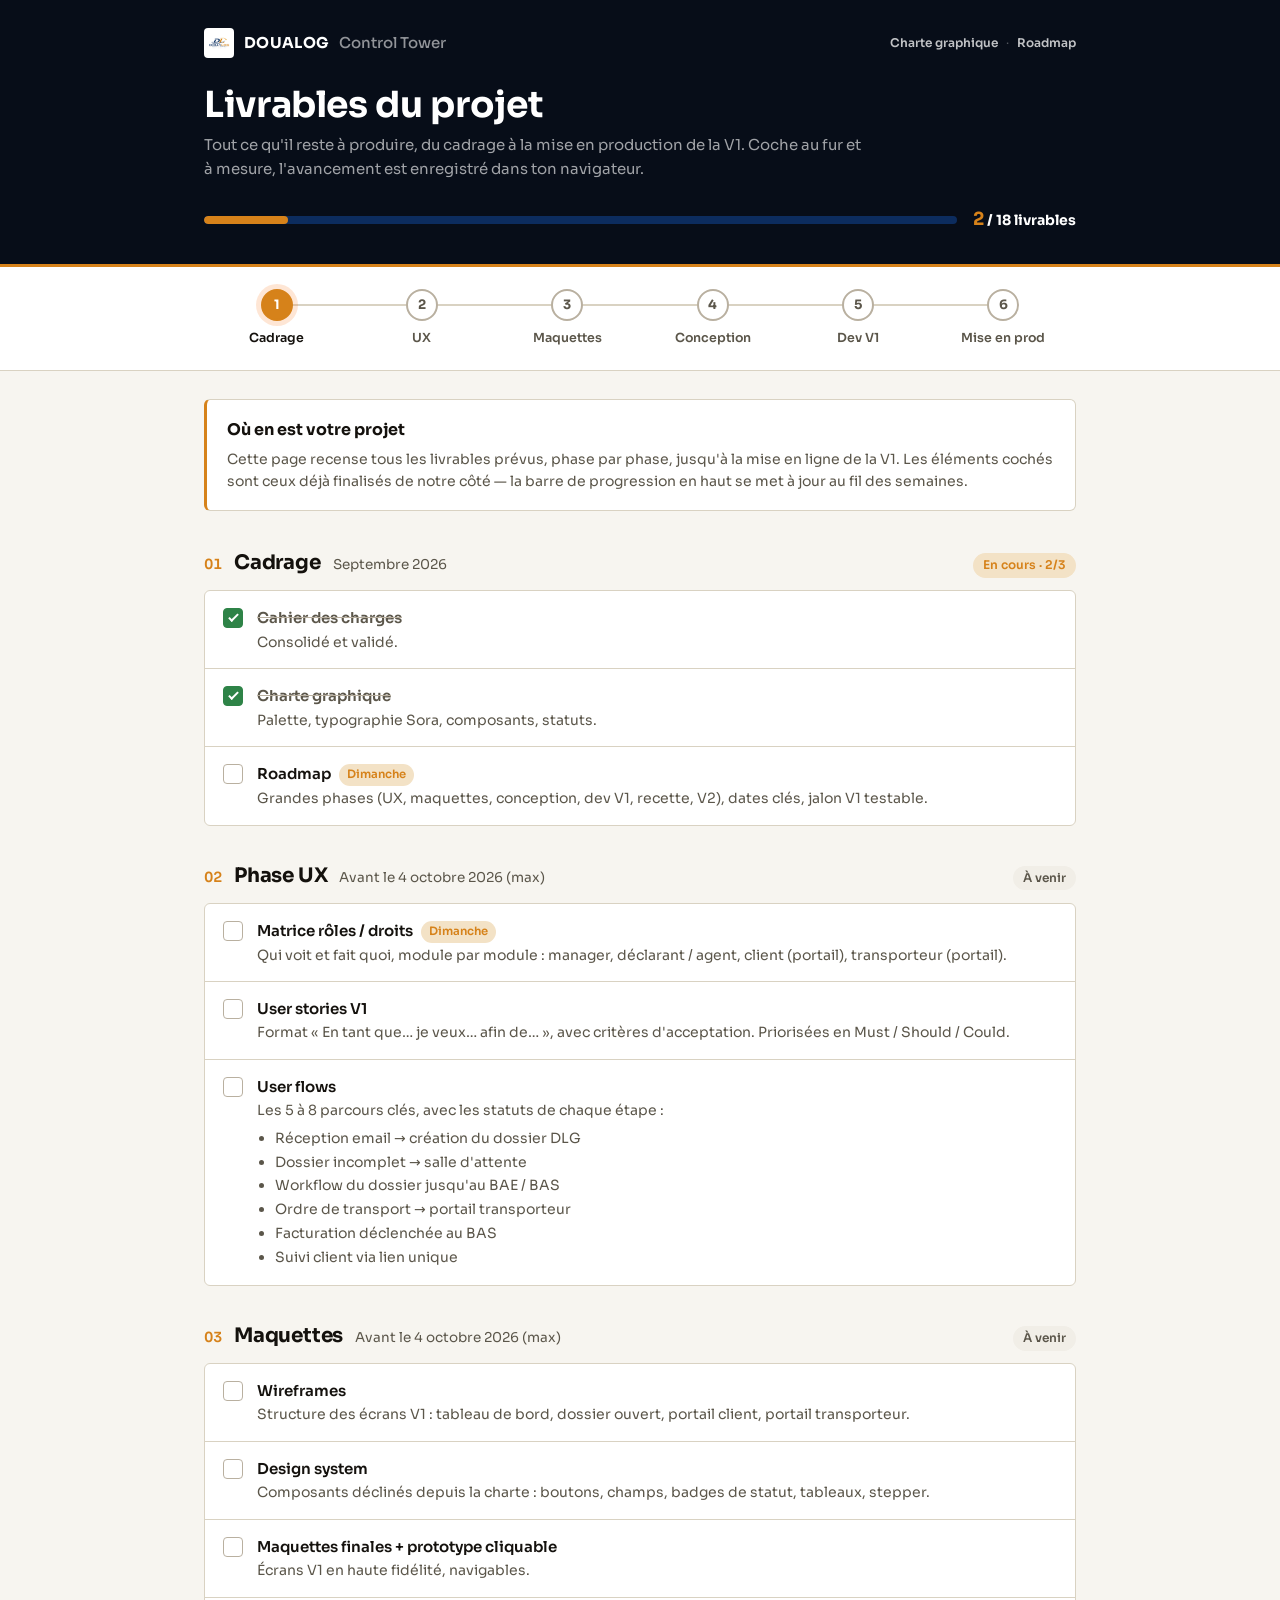
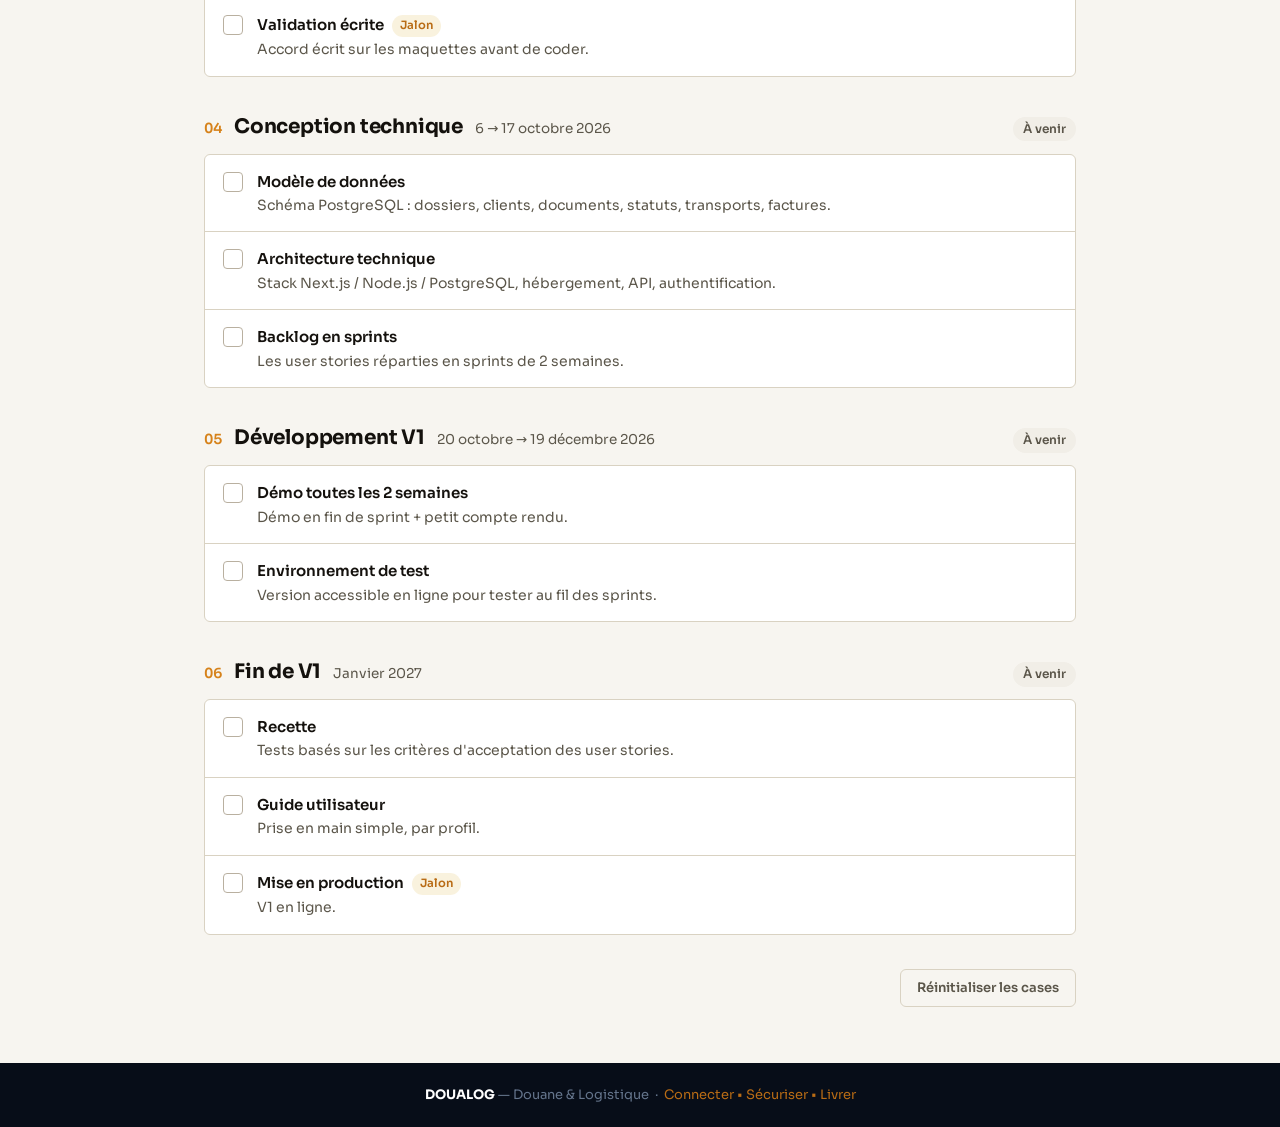
==== livrables_doualog.html @ 593353f6 "feat: ajout de la roadmap et des livrable" ====
<!DOCTYPE html>
<html lang="fr">
<head>
<meta charset="UTF-8">
<meta name="viewport" content="width=device-width, initial-scale=1, viewport-fit=cover">
<title>Livrables — DOUALOG Control Tower</title>
<link rel="preconnect" href="https://fonts.googleapis.com">
<link rel="preconnect" href="https://fonts.gstatic.com" crossorigin>
<link href="https://fonts.googleapis.com/css2?family=Sora:wght@400;500;600;700;800&display=swap" rel="stylesheet">
<style>
:root {
  /* Identité (charte Doualog) */
  --nuit: #070D18;
  --moyen: #0C2C5E;
  --orange: #D6821A;
  --or: #B96C15;
  --vert: #2E8347;
  --bg: #F7F5F0;
  --surface: #FFFFFF;
  --text: #14110D;
  --muted: #5B564A;
  --line: #D9D2C2;
  --soft: #F1EEE7;
  --orange-bg: #F3E2C6;
  --vert-bg: color-mix(in srgb, #2E8347 12%, #FFFFFF);
  --gris: #B9B0A0;
  --radius: 6px;
  --radius-sm: 4px;
  --radius-pill: 999px;
  box-sizing: border-box;
  padding-top: env(safe-area-inset-top, 0px);
  padding-bottom: env(safe-area-inset-bottom, 0px);
}
@media (prefers-color-scheme: dark) {
  :root:not([data-theme="light"]) {
    --bg: #0B0E13;
    --surface: #12161D;
    --text: #F1EEE6;
    --muted: #A79F90;
    --line: #2A3038;
    --soft: #171C25;
    --orange-bg: #2C2013;
    --vert-bg: rgba(98,193,126,.14);
    --gris: #333A44;
    --orange: #E3A24A;
    --or: #EAAE5D;
    --vert: #62C17E;
  }
}
:root[data-theme="dark"] {
  --bg: #0B0E13;
  --surface: #12161D;
  --text: #F1EEE6;
  --muted: #A79F90;
  --line: #2A3038;
  --soft: #171C25;
  --orange-bg: #2C2013;
  --vert-bg: rgba(98,193,126,.14);
  --gris: #333A44;
  --orange: #E3A24A;
  --or: #EAAE5D;
  --vert: #62C17E;
}
*, *::before, *::after { box-sizing: inherit; }
html { scroll-padding-top: env(safe-area-inset-top, 0px); }
body {
  margin: 0;
  background: var(--bg);
  color: var(--text);
  font-family: "Sora", ui-sans-serif, system-ui, sans-serif;
  font-size: 15px;
  line-height: 1.55;
  -webkit-font-smoothing: antialiased;
}

/* Header */
.top {
  background: var(--nuit);
  color: #fff;
  border-bottom: 3px solid var(--orange);
}
.top-inner {
  max-width: 920px;
  margin: 0 auto;
  padding: 28px 24px 30px;
}
.brand-row { display: flex; align-items: center; justify-content: space-between; gap: 12px; flex-wrap: wrap; }
.brand {
  display: flex;
  align-items: center;
  gap: 10px;
  font-weight: 700;
  letter-spacing: .02em;
  font-size: 15px;
  text-transform: uppercase;
}
.crosslink { display: flex; align-items: center; gap: 8px; font-size: 12px; }
.crosslink a { color: rgba(255,255,255,.75); text-decoration: none; font-weight: 600; }
.crosslink a:hover { color: #fff; text-decoration: underline; }
.crosslink span { color: rgba(255,255,255,.3); }
.brand-mark {
  width: 30px; height: 30px;
  border-radius: var(--radius-sm);
  background: #fff;
  display: grid; place-items: center;
  padding: 4px;
  flex-shrink: 0;
}
.brand-mark img { width: 100%; height: auto; display: block; }
.brand span { color: rgba(255,255,255,.56); font-weight: 500; text-transform: none; letter-spacing: 0; }
h1 {
  font-size: clamp(26px, 5vw, 36px);
  line-height: 1.15;
  font-weight: 700;
  margin: 26px 0 8px;
  letter-spacing: -.01em;
}
.sub { color: rgba(255,255,255,.62); margin: 0; max-width: 60ch; }

.progress {
  margin-top: 26px;
  display: flex;
  align-items: center;
  gap: 16px;
}
.bar {
  flex: 1;
  height: 8px;
  border-radius: 999px;
  background: var(--moyen);
  overflow: hidden;
}
.bar > i {
  display: block;
  height: 100%;
  width: 0;
  background: var(--orange);
  border-radius: 999px;
  transition: width .35s ease;
}
.count { font-weight: 700; font-size: 14px; white-space: nowrap; }
.count b { color: var(--orange); font-size: 18px; }

/* Stepper */
.stepper-wrap {
  background: var(--surface);
  border-bottom: 1px solid var(--line);
}
.stepper {
  max-width: 920px;
  margin: 0 auto;
  padding: 22px 24px;
  overflow-x: auto;
}
.steps {
  display: flex;
  min-width: 640px;
  list-style: none;
  margin: 0; padding: 0;
}
.step {
  flex: 1;
  position: relative;
  text-align: center;
  font-size: 12.5px;
  font-weight: 600;
  color: var(--muted);
}
.step::before {
  content: "";
  position: absolute;
  top: 15px; left: -50%;
  width: 100%; height: 2px;
  background: var(--line);
  z-index: 0;
}
.step:first-child::before { display: none; }
.step.done::before, .step.current::before { background: var(--vert); }
.dot {
  position: relative;
  z-index: 1;
  width: 32px; height: 32px;
  margin: 0 auto 8px;
  border-radius: 50%;
  display: grid; place-items: center;
  font-size: 13px; font-weight: 700;
  background: var(--surface);
  border: 2px solid var(--gris);
  color: var(--muted);
}
.step.done .dot { background: var(--vert); border-color: var(--vert); color: #fff; }
.step.current .dot { background: var(--orange); border-color: var(--orange); color: #fff; box-shadow: 0 0 0 5px rgba(249,115,22,.18); }
.step.done, .step.current { color: var(--text); }
.step a { color: inherit; text-decoration: none; display: block; }
.step a:focus-visible { outline: 2px solid var(--orange); outline-offset: 4px; border-radius: 6px; }

/* Main */
main {
  max-width: 920px;
  margin: 0 auto;
  padding: 28px 24px 56px;
}

.next {
  background: var(--surface);
  border: 1px solid var(--line);
  border-left: 3px solid var(--orange);
  border-radius: var(--radius);
  padding: 18px 20px;
  margin-bottom: 36px;
}
.next h2 { font-size: 16px; margin: 0 0 6px; font-weight: 700; }
.next p { margin: 0; color: var(--muted); font-size: 14px; }
.next ul { margin: 10px 0 0; padding-left: 20px; }
.next li { margin: 4px 0; }

.phase { margin-bottom: 34px; }
.phase-head {
  display: flex;
  align-items: baseline;
  gap: 12px;
  flex-wrap: wrap;
  margin-bottom: 12px;
}
.phase-num {
  font-family: "Sora", ui-sans-serif, sans-serif;
  font-variant-numeric: tabular-nums;
  color: var(--orange);
  font-weight: 600;
  font-size: 14px;
}
.phase h2 { font-size: 20px; font-weight: 700; margin: 0; letter-spacing: -.01em; }
.period { color: var(--muted); font-size: 13.5px; }
.badge {
  margin-left: auto;
  font-size: 12px;
  font-weight: 600;
  padding: 3px 10px;
  border-radius: 999px;
  background: var(--soft);
  color: var(--muted);
}
.badge.done { background: var(--vert-bg); color: var(--vert); }
.badge.current { background: var(--orange-bg); color: var(--orange); }

.list {
  background: var(--surface);
  border: 1px solid var(--line);
  border-radius: var(--radius);
  overflow: hidden;
}
.item {
  display: flex;
  gap: 14px;
  padding: 15px 18px;
  border-top: 1px solid var(--line);
  cursor: pointer;
  transition: background .15s;
}
.item:first-child { border-top: 0; }
.item:hover { background: var(--soft); }
.item input {
  appearance: none;
  -webkit-appearance: none;
  flex: none;
  width: 20px; height: 20px;
  margin: 2px 0 0;
  border: 1.5px solid var(--gris);
  border-radius: var(--radius-sm);
  display: grid; place-items: center;
  cursor: pointer;
  transition: background .15s, border-color .15s;
}
.item input::after {
  content: "";
  width: 5px; height: 10px;
  border: solid #fff;
  border-width: 0 2.5px 2.5px 0;
  transform: rotate(45deg) translate(-1px, -1px);
  opacity: 0;
}
.item input:checked { background: var(--vert); border-color: var(--vert); }
.item input:checked::after { opacity: 1; }
.item input:focus-visible { outline: 2px solid var(--orange); outline-offset: 2px; }
.item-body { min-width: 0; }
.item-title { font-weight: 600; }
.item-desc { color: var(--muted); font-size: 14px; margin-top: 2px; }
.item-desc ul { margin: 6px 0 0; padding-left: 18px; }
.item-desc li { margin: 2px 0; }
.item.checked .item-title { color: var(--muted); text-decoration: line-through; text-decoration-color: var(--gris); }
.tag {
  display: inline-block;
  margin-left: 8px;
  font-size: 11.5px;
  font-weight: 600;
  padding: 2px 8px;
  border-radius: 999px;
  background: var(--orange-bg);
  color: var(--orange);
  vertical-align: 1px;
}
.tag.gold { background: rgba(212,160,23,.14); color: var(--or); }

.actions { display: flex; justify-content: flex-end; margin-top: 8px; }
.reset {
  font: inherit;
  font-weight: 600;
  font-size: 13px;
  color: var(--muted);
  background: none;
  border: 1.5px solid var(--line);
  border-radius: var(--radius);
  padding: 8px 16px;
  cursor: pointer;
}
.reset:hover { color: var(--text); border-color: var(--gris); }
.reset:focus-visible { outline: 2px solid var(--orange); outline-offset: 2px; }

footer {
  background: var(--nuit);
  color: #64748B;
  font-size: 13px;
  text-align: center;
  padding: 22px 24px;
}
footer strong { color: #fff; font-weight: 700; }
footer em { color: var(--or); font-style: normal; }

@media (max-width: 560px) {
  .top-inner, main, .stepper { padding-left: 16px; padding-right: 16px; }
  .badge { margin-left: 0; }
  .item { padding: 14px; }
}
@media (prefers-reduced-motion: reduce) {
  * { transition: none !important; }
}
</style>
</head>
<body>

<header class="top">
  <div class="top-inner">
    <div class="brand-row">
      <div class="brand"><div class="brand-mark"><img src="logo.png" alt="Doualog"></div>DOUALOG <span>Control Tower</span></div>
      <nav class="crosslink" aria-label="Autres documents du projet">
        <a href="/">Charte graphique</a><span aria-hidden="true">·</span><a href="/roadmap">Roadmap</a>
      </nav>
    </div>
    <h1>Livrables du projet</h1>
    <p class="sub">Tout ce qu'il reste à produire, du cadrage à la mise en production de la V1. Coche au fur et à mesure, l'avancement est enregistré dans ton navigateur.</p>
    <div class="progress">
      <div class="bar" aria-hidden="true"><i id="bar"></i></div>
      <div class="count" aria-live="polite"><b id="done">0</b> / <span id="total">0</span> livrables</div>
    </div>
  </div>
</header>

<nav class="stepper-wrap" aria-label="Phases du projet">
  <div class="stepper"><ol class="steps" id="steps"></ol></div>
</nav>

<main>
  <section class="next">
    <h2>Où en est votre projet</h2>
    <p>Cette page recense tous les livrables prévus, phase par phase, jusqu'à la mise en ligne de la V1. Les éléments cochés sont ceux déjà finalisés de notre côté — la barre de progression en haut se met à jour au fil des semaines.</p>
  </section>

  <div id="phases"></div>

  <div class="actions"><button class="reset" id="reset" type="button">Réinitialiser les cases</button></div>
</main>

<footer>
  <strong>DOUALOG</strong> — Douane &amp; Logistique &nbsp;·&nbsp; <em>Connecter • Sécuriser • Livrer</em>
</footer>

<script>
const PHASES = [
  {
    name: "Cadrage", short: "Cadrage", period: "Septembre 2026",
    items: [
      { id: "cdc", title: "Cahier des charges", desc: "Consolidé et validé.", default: true },
      { id: "charte", title: "Charte graphique", desc: "Palette, typographie Sora, composants, statuts.", default: true },
      { id: "roadmap", title: "Roadmap", tag: "Dimanche", desc: "Grandes phases (UX, maquettes, conception, dev V1, recette, V2), dates clés, jalon V1 testable." }
    ]
  },
  {
    name: "Phase UX", short: "UX", period: "Avant le 4 octobre 2026 (max)",
    items: [
      { id: "roles", title: "Matrice rôles / droits", tag: "Dimanche", desc: "Qui voit et fait quoi, module par module : manager, déclarant / agent, client (portail), transporteur (portail)." },
      { id: "stories", title: "User stories V1", desc: "Format « En tant que… je veux… afin de… », avec critères d'acceptation. Priorisées en Must / Should / Could." },
      { id: "flows", title: "User flows", desc: "Les 5 à 8 parcours clés, avec les statuts de chaque étape :", list: [
        "Réception email → création du dossier DLG",
        "Dossier incomplet → salle d'attente",
        "Workflow du dossier jusqu'au BAE / BAS",
        "Ordre de transport → portail transporteur",
        "Facturation déclenchée au BAS",
        "Suivi client via lien unique"
      ]}
    ]
  },
  {
    name: "Maquettes", short: "Maquettes", period: "Avant le 4 octobre 2026 (max)",
    items: [
      { id: "wire", title: "Wireframes", desc: "Structure des écrans V1 : tableau de bord, dossier ouvert, portail client, portail transporteur." },
      { id: "ds", title: "Design system", desc: "Composants déclinés depuis la charte : boutons, champs, badges de statut, tableaux, stepper." },
      { id: "hd", title: "Maquettes finales + prototype cliquable", desc: "Écrans V1 en haute fidélité, navigables." },
      { id: "valid", title: "Validation écrite", tag: "Jalon", gold: true, desc: "Accord écrit sur les maquettes avant de coder." }
    ]
  },
  {
    name: "Conception technique", short: "Conception", period: "6 → 17 octobre 2026",
    items: [
      { id: "mcd", title: "Modèle de données", desc: "Schéma PostgreSQL : dossiers, clients, documents, statuts, transports, factures." },
      { id: "archi", title: "Architecture technique", desc: "Stack Next.js / Node.js / PostgreSQL, hébergement, API, authentification." },
      { id: "backlog", title: "Backlog en sprints", desc: "Les user stories réparties en sprints de 2 semaines." }
    ]
  },
  {
    name: "Développement V1", short: "Dev V1", period: "20 octobre → 19 décembre 2026",
    items: [
      { id: "demo", title: "Démo toutes les 2 semaines", desc: "Démo en fin de sprint + petit compte rendu." },
      { id: "staging", title: "Environnement de test", desc: "Version accessible en ligne pour tester au fil des sprints." }
    ]
  },
  {
    name: "Fin de V1", short: "Mise en prod", period: "Janvier 2027",
    items: [
      { id: "recette", title: "Recette", desc: "Tests basés sur les critères d'acceptation des user stories." },
      { id: "guide", title: "Guide utilisateur", desc: "Prise en main simple, par profil." },
      { id: "prod", title: "Mise en production", tag: "Jalon", gold: true, desc: "V1 en ligne." }
    ]
  }
];

const KEY = "doualog-livrables-v1";
let state = {};
try { state = JSON.parse(localStorage.getItem(KEY)) || {}; } catch (e) { state = {}; }
const isDone = it => (it.id in state) ? state[it.id] : !!it.default;
const save = () => { try { localStorage.setItem(KEY, JSON.stringify(state)); } catch (e) {} };

const phasesEl = document.getElementById("phases");
const stepsEl = document.getElementById("steps");

function esc(s) { const d = document.createElement("div"); d.textContent = s; return d.innerHTML; }

function build() {
  phasesEl.innerHTML = PHASES.map((p, i) => `
    <section class="phase" id="phase-${i}">
      <div class="phase-head">
        <span class="phase-num">${String(i + 1).padStart(2, "0")}</span>
        <h2>${esc(p.name)}</h2>
        <span class="period">${esc(p.period)}</span>
        <span class="badge" id="badge-${i}"></span>
      </div>
      <div class="list">
        ${p.items.map(it => `
          <label class="item" data-id="${it.id}">
            <input type="checkbox" data-id="${it.id}">
            <div class="item-body">
              <div class="item-title">${esc(it.title)}${it.tag ? `<span class="tag${it.gold ? " gold" : ""}">${esc(it.tag)}</span>` : ""}</div>
              <div class="item-desc">${esc(it.desc)}${it.list ? `<ul>${it.list.map(l => `<li>${esc(l)}</li>`).join("")}</ul>` : ""}</div>
            </div>
          </label>`).join("")}
      </div>
    </section>`).join("");

  stepsEl.innerHTML = PHASES.map((p, i) => `
    <li class="step" id="step-${i}"><a href="#phase-${i}"><div class="dot">${i + 1}</div>${esc(p.short)}</a></li>`).join("");

  phasesEl.addEventListener("change", e => {
    const id = e.target.dataset.id;
    if (!id) return;
    state[id] = e.target.checked;
    save();
    render();
  });
}

function render() {
  let total = 0, done = 0, currentSet = false;
  PHASES.forEach((p, i) => {
    const n = p.items.length;
    const d = p.items.filter(isDone).length;
    total += n; done += d;
    p.items.forEach(it => {
      const box = phasesEl.querySelector(`input[data-id="${it.id}"]`);
      box.checked = isDone(it);
      box.closest(".item").classList.toggle("checked", box.checked);
    });
    const step = document.getElementById("step-" + i);
    const badge = document.getElementById("badge-" + i);
    step.className = "step";
    badge.className = "badge";
    if (d === n) {
      step.classList.add("done");
      step.querySelector(".dot").textContent = "✓";
      badge.classList.add("done");
      badge.textContent = "Terminé";
    } else {
      step.querySelector(".dot").textContent = i + 1;
      if (!currentSet) {
        currentSet = true;
        step.classList.add("current");
        badge.classList.add("current");
        badge.textContent = `En cours · ${d}/${n}`;
      } else {
        badge.textContent = d ? `${d}/${n}` : "À venir";
      }
    }
  });
  document.getElementById("done").textContent = done;
  document.getElementById("total").textContent = total;
  document.getElementById("bar").style.width = (done / total * 100) + "%";
}

document.getElementById("reset").addEventListener("click", () => {
  state = {};
  save();
  render();
});

build();
render();
</script>
</body>
</html>
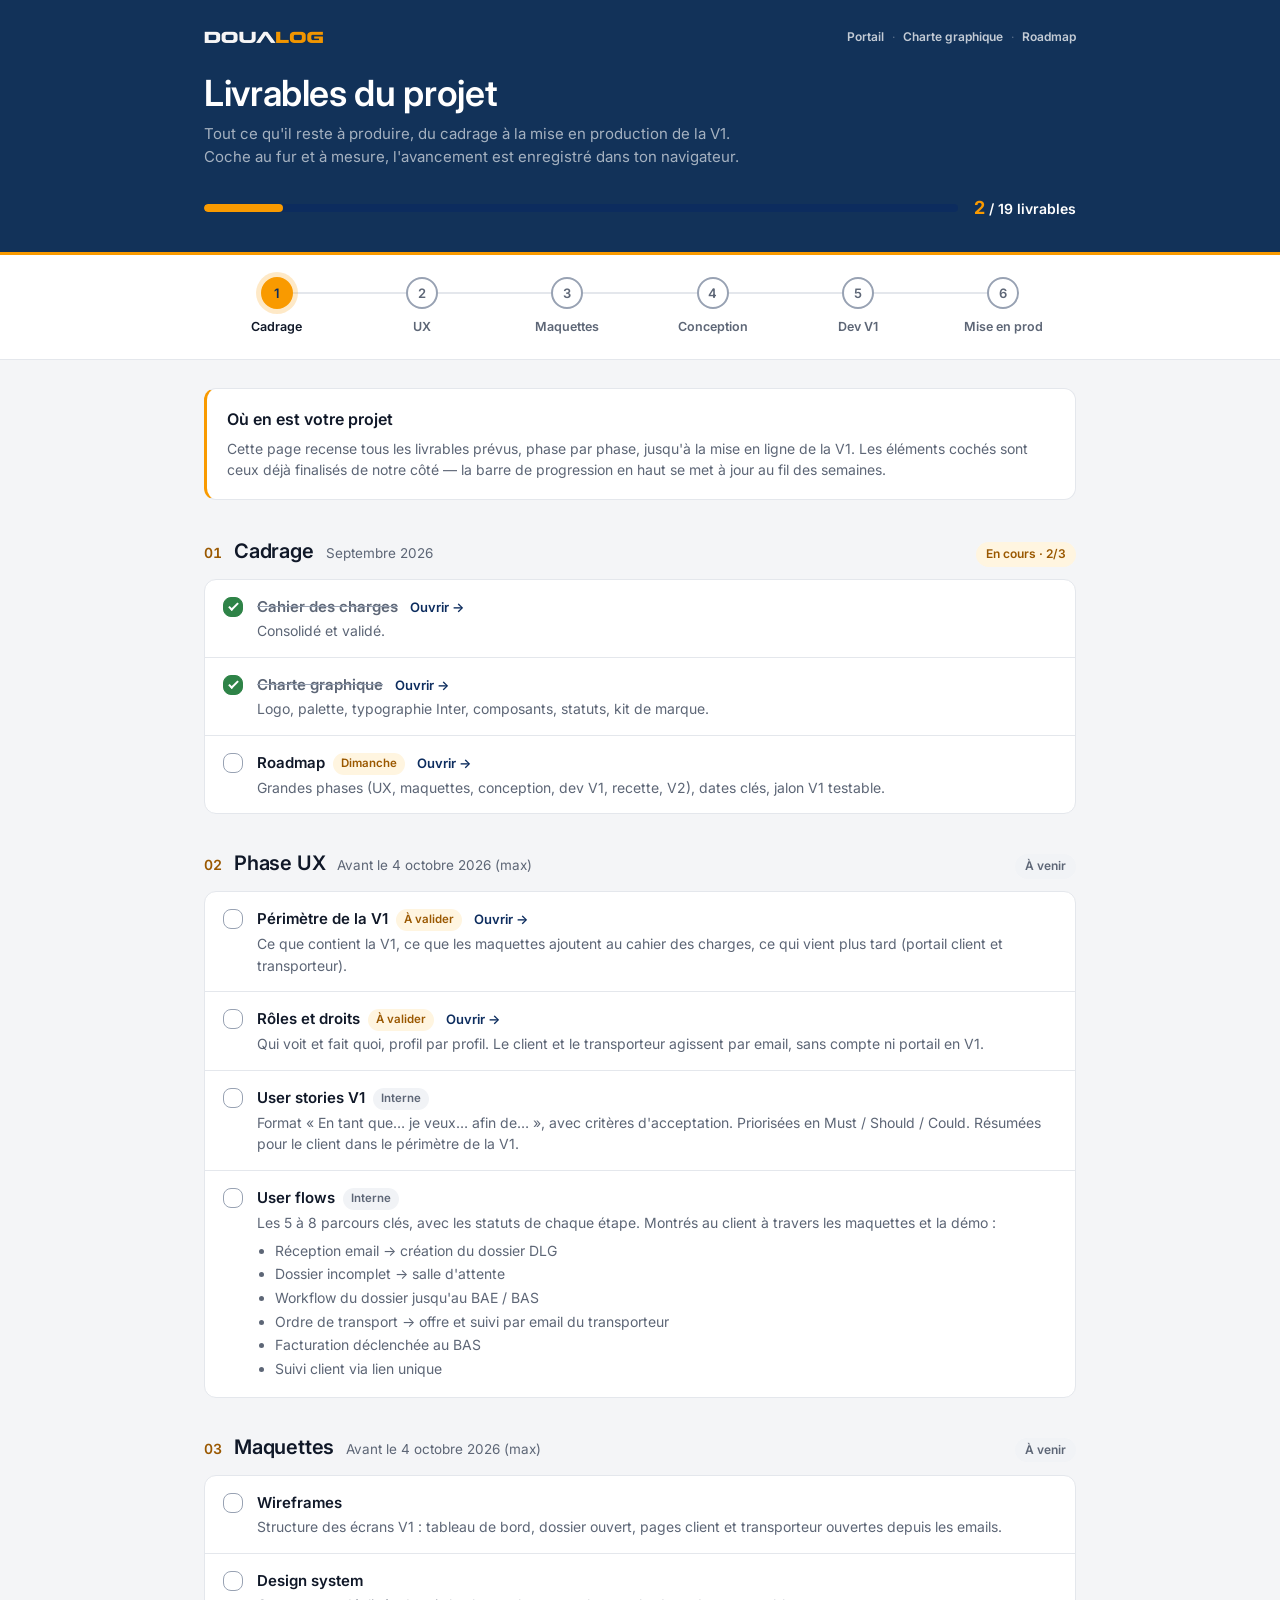
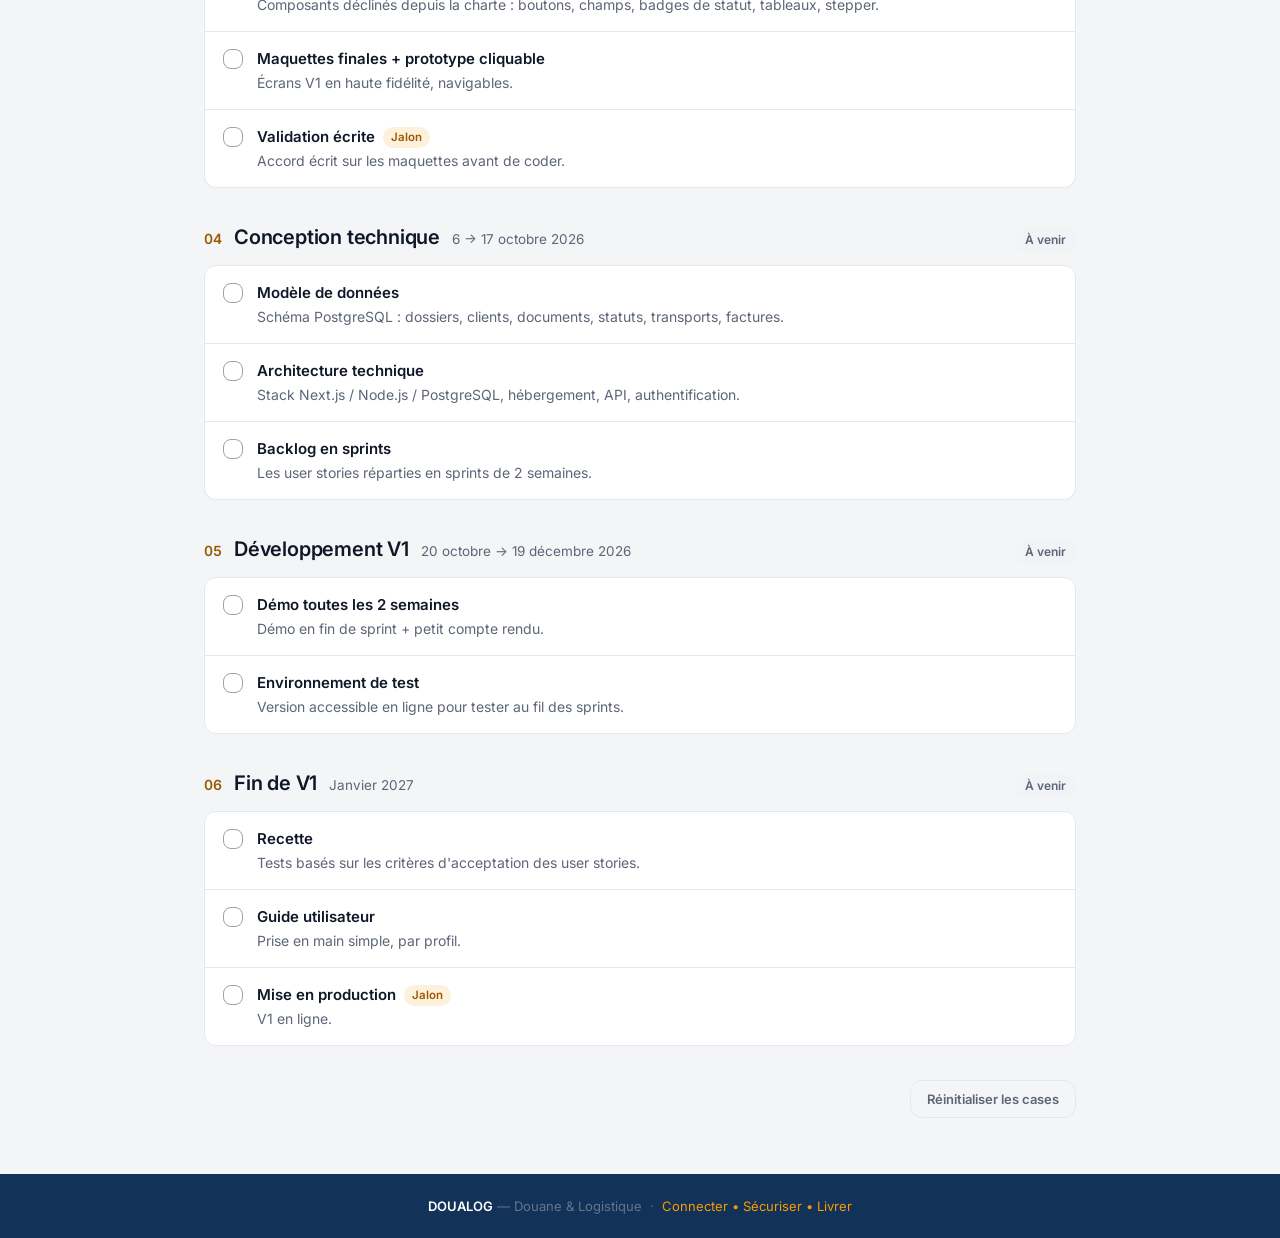
==== commit aa6cb600: "feat: charte graphique v2 + portail client" ====
--- a/livrables_doualog.html
+++ b/livrables_doualog.html
@@ -4,62 +4,35 @@
 <meta charset="UTF-8">
 <meta name="viewport" content="width=device-width, initial-scale=1, viewport-fit=cover">
 <title>Livrables — DOUALOG Control Tower</title>
+<link rel="icon" type="image/png" href="assets/img/favicon.png">
 <link rel="preconnect" href="https://fonts.googleapis.com">
 <link rel="preconnect" href="https://fonts.gstatic.com" crossorigin>
-<link href="https://fonts.googleapis.com/css2?family=Sora:wght@400;500;600;700;800&display=swap" rel="stylesheet">
+<link href="https://fonts.googleapis.com/css2?family=Inter:opsz,wght@14..32,400..700&display=swap" rel="stylesheet">
 <style>
 :root {
   /* Identité (charte Doualog) */
-  --nuit: #070D18;
+  --nuit: #123259;
   --moyen: #0C2C5E;
-  --orange: #D6821A;
-  --or: #B96C15;
+  --orange: #F99A00;
+  --or: #F99A00;
   --vert: #2E8347;
-  --bg: #F7F5F0;
+  --bg: #F4F5F7;
   --surface: #FFFFFF;
-  --text: #14110D;
-  --muted: #5B564A;
-  --line: #D9D2C2;
-  --soft: #F1EEE7;
-  --orange-bg: #F3E2C6;
+  --text: #101828;
+  --muted: #5D6676;
+  --line: #E4E7EC;
+  --soft: #F1F3F6;
+  --orange-bg: #FFF5E0;
   --vert-bg: color-mix(in srgb, #2E8347 12%, #FFFFFF);
-  --gris: #B9B0A0;
-  --radius: 6px;
-  --radius-sm: 4px;
+  --gris: #98A2B3;
+  --radius: 12px;
+  --radius-sm: 8px;
   --radius-pill: 999px;
+  --orange-txt: #9A5800;   /* texte orange sur fond clair (AA) */
+  --on-orange: #0C2C5E;    /* texte sur les aplats orange */
   box-sizing: border-box;
   padding-top: env(safe-area-inset-top, 0px);
   padding-bottom: env(safe-area-inset-bottom, 0px);
-}
-@media (prefers-color-scheme: dark) {
-  :root:not([data-theme="light"]) {
-    --bg: #0B0E13;
-    --surface: #12161D;
-    --text: #F1EEE6;
-    --muted: #A79F90;
-    --line: #2A3038;
-    --soft: #171C25;
-    --orange-bg: #2C2013;
-    --vert-bg: rgba(98,193,126,.14);
-    --gris: #333A44;
-    --orange: #E3A24A;
-    --or: #EAAE5D;
-    --vert: #62C17E;
-  }
-}
-:root[data-theme="dark"] {
-  --bg: #0B0E13;
-  --surface: #12161D;
-  --text: #F1EEE6;
-  --muted: #A79F90;
-  --line: #2A3038;
-  --soft: #171C25;
-  --orange-bg: #2C2013;
-  --vert-bg: rgba(98,193,126,.14);
-  --gris: #333A44;
-  --orange: #E3A24A;
-  --or: #EAAE5D;
-  --vert: #62C17E;
 }
 *, *::before, *::after { box-sizing: inherit; }
 html { scroll-padding-top: env(safe-area-inset-top, 0px); }
@@ -67,7 +40,7 @@
   margin: 0;
   background: var(--bg);
   color: var(--text);
-  font-family: "Sora", ui-sans-serif, system-ui, sans-serif;
+  font-family: "Inter", ui-sans-serif, system-ui, sans-serif;
   font-size: 15px;
   line-height: 1.55;
   -webkit-font-smoothing: antialiased;
@@ -89,7 +62,7 @@
   display: flex;
   align-items: center;
   gap: 10px;
-  font-weight: 700;
+  font-weight: 600;
   letter-spacing: .02em;
   font-size: 15px;
   text-transform: uppercase;
@@ -111,7 +84,7 @@
 h1 {
   font-size: clamp(26px, 5vw, 36px);
   line-height: 1.15;
-  font-weight: 700;
+  font-weight: 600;
   margin: 26px 0 8px;
   letter-spacing: -.01em;
 }
@@ -138,7 +111,7 @@
   border-radius: 999px;
   transition: width .35s ease;
 }
-.count { font-weight: 700; font-size: 14px; white-space: nowrap; }
+.count { font-weight: 600; font-size: 14px; white-space: nowrap; }
 .count b { color: var(--orange); font-size: 18px; }
 
 /* Stepper */
@@ -183,13 +156,13 @@
   margin: 0 auto 8px;
   border-radius: 50%;
   display: grid; place-items: center;
-  font-size: 13px; font-weight: 700;
+  font-size: 13px; font-weight: 600;
   background: var(--surface);
   border: 2px solid var(--gris);
   color: var(--muted);
 }
 .step.done .dot { background: var(--vert); border-color: var(--vert); color: #fff; }
-.step.current .dot { background: var(--orange); border-color: var(--orange); color: #fff; box-shadow: 0 0 0 5px rgba(249,115,22,.18); }
+.step.current .dot { background: var(--orange); border-color: var(--orange); color: var(--on-orange); box-shadow: 0 0 0 5px rgba(249,154,0,.22); }
 .step.done, .step.current { color: var(--text); }
 .step a { color: inherit; text-decoration: none; display: block; }
 .step a:focus-visible { outline: 2px solid var(--orange); outline-offset: 4px; border-radius: 6px; }
@@ -209,7 +182,7 @@
   padding: 18px 20px;
   margin-bottom: 36px;
 }
-.next h2 { font-size: 16px; margin: 0 0 6px; font-weight: 700; }
+.next h2 { font-size: 16px; margin: 0 0 6px; font-weight: 600; }
 .next p { margin: 0; color: var(--muted); font-size: 14px; }
 .next ul { margin: 10px 0 0; padding-left: 20px; }
 .next li { margin: 4px 0; }
@@ -223,13 +196,13 @@
   margin-bottom: 12px;
 }
 .phase-num {
-  font-family: "Sora", ui-sans-serif, sans-serif;
+  font-family: "Inter", ui-sans-serif, sans-serif;
   font-variant-numeric: tabular-nums;
-  color: var(--orange);
+  color: var(--orange-txt);
   font-weight: 600;
   font-size: 14px;
 }
-.phase h2 { font-size: 20px; font-weight: 700; margin: 0; letter-spacing: -.01em; }
+.phase h2 { font-size: 20px; font-weight: 600; margin: 0; letter-spacing: -.01em; }
 .period { color: var(--muted); font-size: 13.5px; }
 .badge {
   margin-left: auto;
@@ -241,7 +214,7 @@
   color: var(--muted);
 }
 .badge.done { background: var(--vert-bg); color: var(--vert); }
-.badge.current { background: var(--orange-bg); color: var(--orange); }
+.badge.current { background: var(--orange-bg); color: var(--orange-txt); }
 
 .list {
   background: var(--surface);
@@ -296,10 +269,14 @@
   padding: 2px 8px;
   border-radius: 999px;
   background: var(--orange-bg);
-  color: var(--orange);
+  color: var(--orange-txt);
   vertical-align: 1px;
 }
-.tag.gold { background: rgba(212,160,23,.14); color: var(--or); }
+.tag.gold { background: rgba(249,154,0,.14); color: var(--orange-txt); }
+.tag.interne { background: var(--soft); color: var(--muted); }
+.item-link { display: inline-block; margin-left: 12px; font-size: 13px; font-weight: 600; color: var(--moyen); text-decoration: none; white-space: nowrap; }
+.item-link:hover { text-decoration: underline; }
+.item.checked .item-link { text-decoration: none; }
 
 .actions { display: flex; justify-content: flex-end; margin-top: 8px; }
 .reset {
@@ -323,7 +300,7 @@
   text-align: center;
   padding: 22px 24px;
 }
-footer strong { color: #fff; font-weight: 700; }
+footer strong { color: #fff; font-weight: 600; }
 footer em { color: var(--or); font-style: normal; }
 
 @media (max-width: 560px) {
@@ -341,9 +318,9 @@
 <header class="top">
   <div class="top-inner">
     <div class="brand-row">
-      <div class="brand"><div class="brand-mark"><img src="logo.png" alt="Doualog"></div>DOUALOG <span>Control Tower</span></div>
+      <a class="brand" href="index.html"><img src="assets/img/logo-blanc-menu.png" alt="DOUALOG" style="width:120px;height:auto;display:block"></a>
       <nav class="crosslink" aria-label="Autres documents du projet">
-        <a href="/">Charte graphique</a><span aria-hidden="true">·</span><a href="/roadmap">Roadmap</a>
+        <a href="index.html">Portail</a><span aria-hidden="true">·</span><a href="charte.html">Charte graphique</a><span aria-hidden="true">·</span><a href="roadmap_doualog.html">Roadmap</a>
       </nav>
     </div>
     <h1>Livrables du projet</h1>
@@ -379,21 +356,22 @@
   {
     name: "Cadrage", short: "Cadrage", period: "Septembre 2026",
     items: [
-      { id: "cdc", title: "Cahier des charges", desc: "Consolidé et validé.", default: true },
-      { id: "charte", title: "Charte graphique", desc: "Palette, typographie Sora, composants, statuts.", default: true },
-      { id: "roadmap", title: "Roadmap", tag: "Dimanche", desc: "Grandes phases (UX, maquettes, conception, dev V1, recette, V2), dates clés, jalon V1 testable." }
+      { id: "cdc", title: "Cahier des charges", desc: "Consolidé et validé.", default: true, href: "cahier-des-charges.html" },
+      { id: "charte", title: "Charte graphique", desc: "Logo, palette, typographie Inter, composants, statuts, kit de marque.", default: true, href: "charte.html" },
+      { id: "roadmap", title: "Roadmap", tag: "Dimanche", desc: "Grandes phases (UX, maquettes, conception, dev V1, recette, V2), dates clés, jalon V1 testable.", href: "roadmap_doualog.html" }
     ]
   },
   {
     name: "Phase UX", short: "UX", period: "Avant le 4 octobre 2026 (max)",
     items: [
-      { id: "roles", title: "Matrice rôles / droits", tag: "Dimanche", desc: "Qui voit et fait quoi, module par module : manager, déclarant / agent, client (portail), transporteur (portail)." },
-      { id: "stories", title: "User stories V1", desc: "Format « En tant que… je veux… afin de… », avec critères d'acceptation. Priorisées en Must / Should / Could." },
-      { id: "flows", title: "User flows", desc: "Les 5 à 8 parcours clés, avec les statuts de chaque étape :", list: [
+      { id: "perimetre", title: "Périmètre de la V1", tag: "À valider", desc: "Ce que contient la V1, ce que les maquettes ajoutent au cahier des charges, ce qui vient plus tard (portail client et transporteur).", href: "perimetre-v1.html" },
+      { id: "roles", title: "Rôles et droits", tag: "À valider", desc: "Qui voit et fait quoi, profil par profil. Le client et le transporteur agissent par email, sans compte ni portail en V1.", href: "roles-droits.html" },
+      { id: "stories", title: "User stories V1", tag: "Interne", interne: true, desc: "Format « En tant que… je veux… afin de… », avec critères d'acceptation. Priorisées en Must / Should / Could. Résumées pour le client dans le périmètre de la V1." },
+      { id: "flows", title: "User flows", tag: "Interne", interne: true, desc: "Les 5 à 8 parcours clés, avec les statuts de chaque étape. Montrés au client à travers les maquettes et la démo :", list: [
         "Réception email → création du dossier DLG",
         "Dossier incomplet → salle d'attente",
         "Workflow du dossier jusqu'au BAE / BAS",
-        "Ordre de transport → portail transporteur",
+        "Ordre de transport → offre et suivi par email du transporteur",
         "Facturation déclenchée au BAS",
         "Suivi client via lien unique"
       ]}
@@ -402,7 +380,7 @@
   {
     name: "Maquettes", short: "Maquettes", period: "Avant le 4 octobre 2026 (max)",
     items: [
-      { id: "wire", title: "Wireframes", desc: "Structure des écrans V1 : tableau de bord, dossier ouvert, portail client, portail transporteur." },
+      { id: "wire", title: "Wireframes", desc: "Structure des écrans V1 : tableau de bord, dossier ouvert, pages client et transporteur ouvertes depuis les emails." },
       { id: "ds", title: "Design system", desc: "Composants déclinés depuis la charte : boutons, champs, badges de statut, tableaux, stepper." },
       { id: "hd", title: "Maquettes finales + prototype cliquable", desc: "Écrans V1 en haute fidélité, navigables." },
       { id: "valid", title: "Validation écrite", tag: "Jalon", gold: true, desc: "Accord écrit sur les maquettes avant de coder." }
@@ -458,7 +436,7 @@
           <label class="item" data-id="${it.id}">
             <input type="checkbox" data-id="${it.id}">
             <div class="item-body">
-              <div class="item-title">${esc(it.title)}${it.tag ? `<span class="tag${it.gold ? " gold" : ""}">${esc(it.tag)}</span>` : ""}</div>
+              <div class="item-title">${esc(it.title)}${it.tag ? `<span class="tag${it.gold ? " gold" : ""}${it.interne ? " interne" : ""}">${esc(it.tag)}</span>` : ""}${it.href ? `<a class="item-link" href="${it.href}">Ouvrir →</a>` : ""}</div>
               <div class="item-desc">${esc(it.desc)}${it.list ? `<ul>${it.list.map(l => `<li>${esc(l)}</li>`).join("")}</ul>` : ""}</div>
             </div>
           </label>`).join("")}
